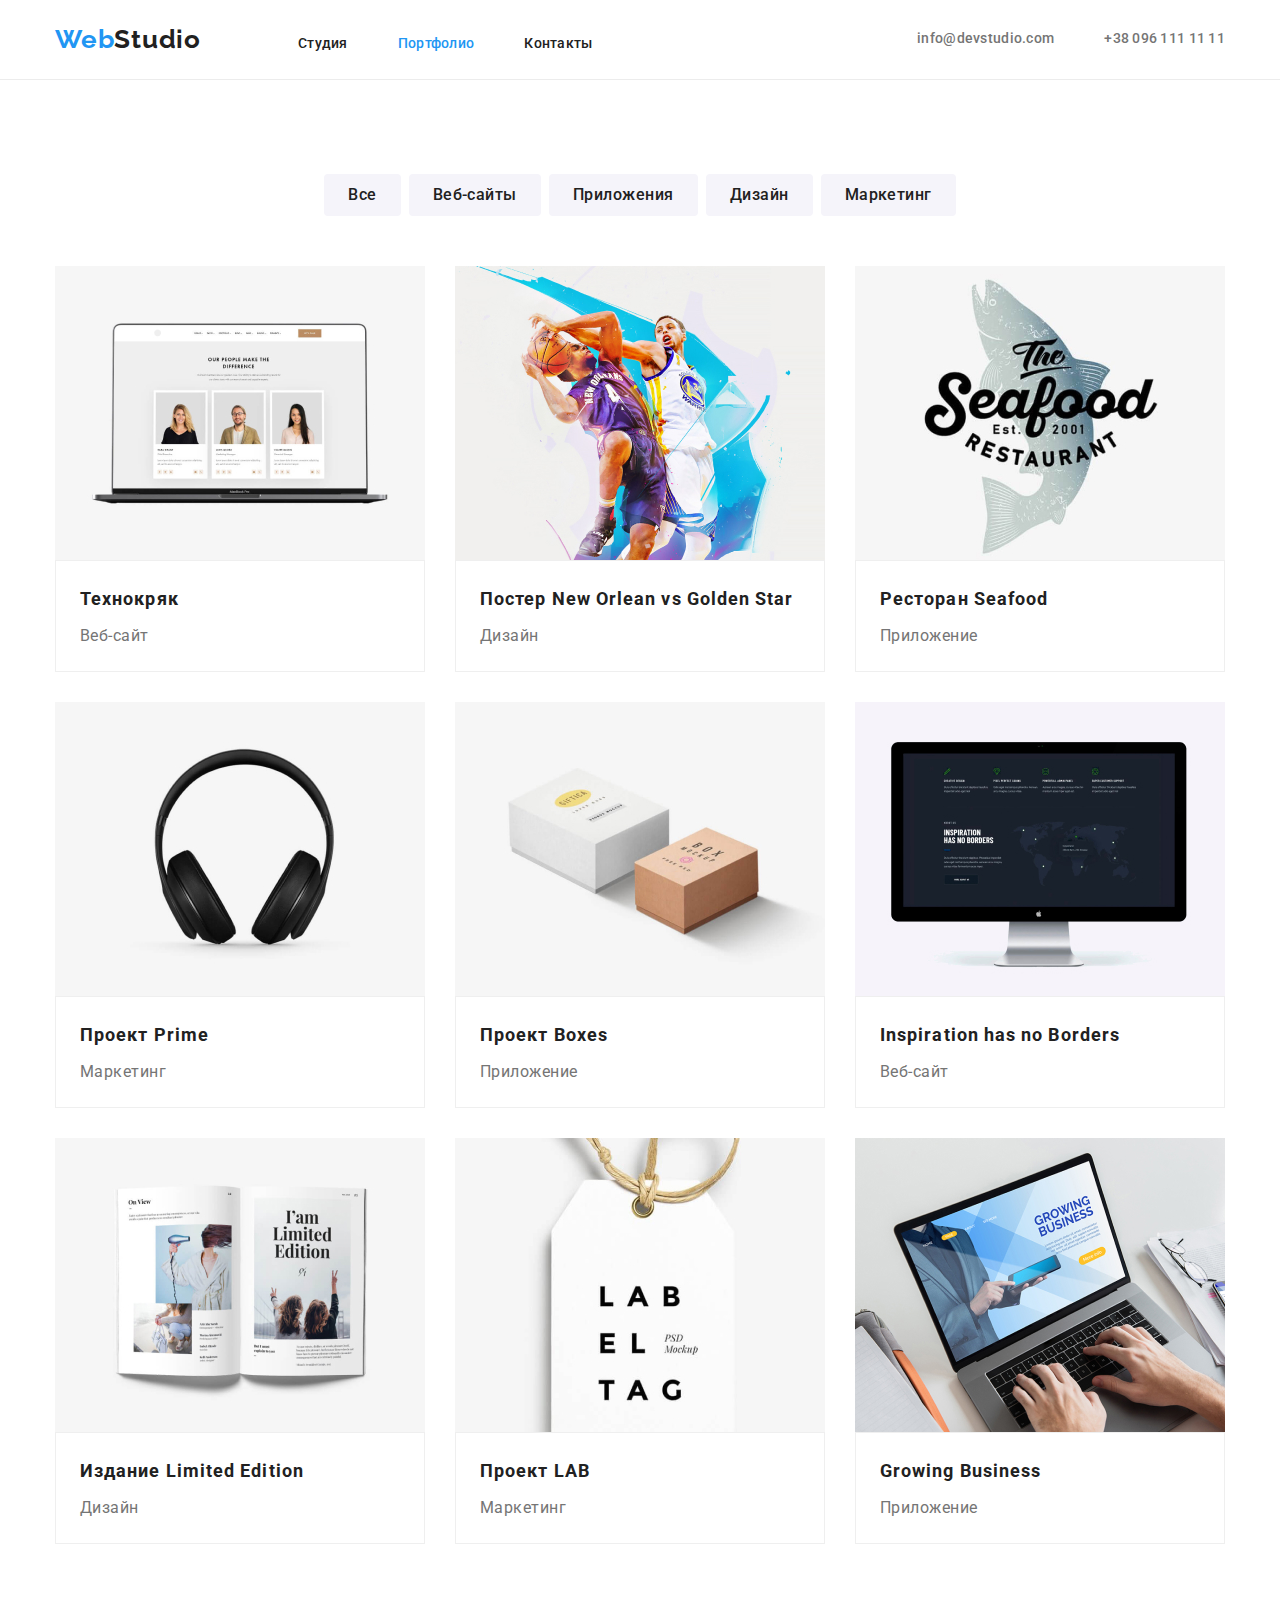
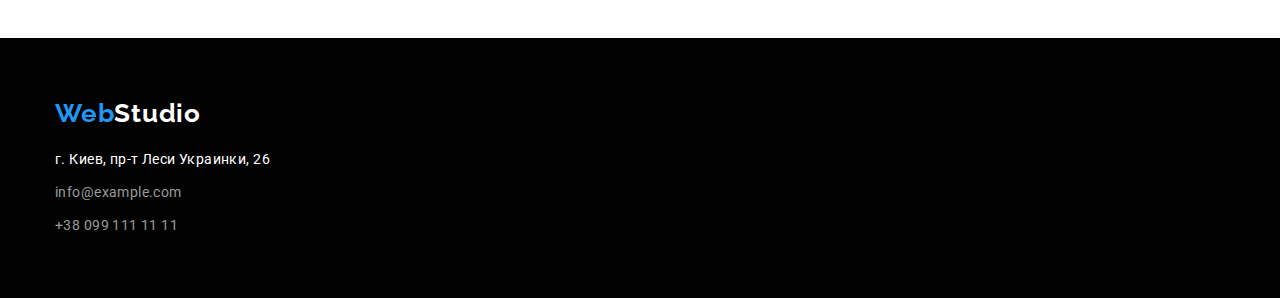
==== other/portfolio.html @ 034e674b "1" ====
<!DOCTYPE html>
<html lang="ru">
  <head>
    <meta charset="UTF-8" />
    <meta http-equiv="X-UA-Compatible" content="IE=edge" />
    <meta name="viewport" content="width=device-width, initial-scale=1.0" />
    <title>Portfolio</title>

    <link rel="preconnect" href="https://fonts.gstatic.com" />
    <link
      href="https://fonts.googleapis.com/css2?family=Raleway:wght@700&family=Roboto:wght@400;500;700;900&display=swap"
      rel="stylesheet"
    />
    <link
      rel="stylesheet"
      type="text/css"
      href="https://cdnjs.cloudflare.com/ajax/libs/modern-normalize/1.0.0/modern-normalize.min.css"
    />
    <link rel="stylesheet" href="../css/styles.css" />
  </head>
  <body>
    <header class="header">
      <div class="container">
        <nav>
          <a class="link logo-header" href="../index.html"
            ><span class="logo-accent">Web</span>Studio</a
          >
          <ul class="header-nav">
            <li class="list-item">
              <a class="link" href="../index.html">Студия</a>
            </li>
            <li class="list-item">
              <a class="link current" href="../other/portfolio.html"
                >Портфолио</a
              >
            </li>
            <li class="list-item"><a class="link" href="">Контакты</a></li>
          </ul>
        </nav>
        <ul class="contacts-header">
          <li class="list-item">
            <a class="link" href="mailto:info@devstudio.com"
              >info@devstudio.com</a
            >
          </li>
          <li class="list-item">
            <a class="link" href="tel:+380961111111">+38 096 111 11 11</a>
          </li>
        </ul>
      </div>
    </header>
    <main>
      <section class="section">
        <div class="container">
          <ul class="studio-works-nav">
            <li class="list-item">
              <button class="button-studio-works" type="button">Все</button>
            </li>
            <li class="list-item">
              <button class="button-studio-works" type="button">
                Веб-сайты
              </button>
            </li>
            <li class="list-item">
              <button class="button-studio-works" type="button">
                Приложения
              </button>
            </li>
            <li class="list-item">
              <button class="button-studio-works" type="button">Дизайн</button>
            </li>
            <li class="list-item">
              <button class="button-studio-works" type="button">
                Маркетинг
              </button>
            </li>
          </ul>
          <h1 class="visually-hidden-heading">Работы студии</h1>
          <ul class="card-set studio-works">
            <li class="list-item studio-work-item">
              <a class="link" href="">
                <img
                  src="../images/portfolio/001.jpg"
                  alt="Страница веб-сайта на ноутбуке"
                  width="370"
                  height="294"
                />
                <div class="studio-work-item-description">
                  <h2>Технокряк</h2>
                  <p>Веб-сайт</p>
                </div>
              </a>
            </li>
            <li class="list-item studio-work-item">
              <a class="link" href="">
                <img
                  src="../images/portfolio/002.jpg"
                  alt="Постер с баскетболистами"
                  width="370"
                  height="294"
                />
                <div class="studio-work-item-description">
                  <h2>Постер New Orlean vs Golden Star</h2>
                  <p>Дизайн</p>
                </div>
              </a>
            </li>
            <li class="list-item studio-work-item">
              <a class="link" href="">
                <img
                  src="../images/portfolio/003.jpg"
                  alt="Айдентика рыбного ресторана"
                  width="370"
                  height="294"
                />
                <div class="studio-work-item-description">
                  <h2>Ресторан Seafood</h2>
                  <p>Приложение</p>
                </div>
              </a>
            </li>
            <li class="list-item studio-work-item">
              <a class="link" href="">
                <img
                  src="../images/portfolio/004.jpg"
                  alt="Изображение наушников"
                  width="370"
                  height="294"
                />
                <div class="studio-work-item-description">
                  <h2>Проект Prime</h2>
                  <p>Маркетинг</p>
                </div>
              </a>
            </li>
            <li class="list-item studio-work-item">
              <a class="link" href="">
                <img
                  src="../images/portfolio/005.jpg"
                  alt="Коробки на сером фоне"
                  width="370"
                  height="294"
                />
                <div class="studio-work-item-description">
                  <h2>Проект Boxes</h2>
                  <p>Приложение</p>
                </div>
              </a>
            </li>
            <li class="list-item studio-work-item">
              <a class="link" href="">
                <img
                  src="../images/portfolio/006.jpg"
                  alt="Монитор компютера с открытой веб-страницей"
                  width="370"
                  height="294"
                />
                <div class="studio-work-item-description">
                  <h2>Inspiration has no Borders</h2>
                  <p>Веб-сайт</p>
                </div>
              </a>
            </li>
            <li class="list-item studio-work-item">
              <a class="link" href="">
                <img
                  src="../images/portfolio/007.jpg"
                  alt="Розворот журнала"
                  width="370"
                  height="294"
                />
                <div class="studio-work-item-description">
                  <h2>Издание Limited Edition</h2>
                  <p>Дизайн</p>
                </div>
              </a>
            </li>
            <li class="list-item studio-work-item">
              <a class="link" href="">
                <img
                  src="../images/portfolio/008.jpg"
                  alt="Бирка"
                  width="370"
                  height="294"
                />
                <div class="studio-work-item-description">
                  <h2>Проект LAB</h2>
                  <p>Маркетинг</p>
                </div>
              </a>
            </li>
            <li class="list-item studio-work-item">
              <a class="link" href="">
                <img
                  src="../images/portfolio/009.jpg"
                  alt="Приложение по бизнесу открытое на ноутбуке"
                  width="370"
                  height="294"
                />
                <div class="studio-work-item-description">
                  <h2>Growing Business</h2>
                  <p>Приложение</p>
                </div>
              </a>
            </li>
          </ul>
        </div>
      </section>
      <footer class="footer">
        <div class="container">
          <a class="link logo-footer" href="../index.html"
            ><span class="logo-accent">Web</span>Studio</a
          >
          <address>
            <p class="address-footer">г. Киев, пр-т Леси Украинки, 26</p>
            <ul class="contacts-footer">
              <li class="list-item">
                <a class="link" href="mailto:info@example.com"
                  >info@example.com</a
                >
              </li>
              <li class="list-item">
                <a class="link" href="tel:+380991111111">+38 099 111 11 11</a>
              </li>
            </ul>
          </address>
        </div>
      </footer>
    </main>
  </body>
</html>
---- css/styles.css ----
:root {
  --main-text-color: #757575;
  --heading-text-color: #212121;
  --accent-color: #2196f3;
  --primary-white-color: #fff;
  --background-color-light-grey: #f5f4fa;
  --background-color-dark-gray: #020202;
  --main-font: "Roboto", sans-serif;
  --social-color: #afb1b8;

  --corner-radius: 4px;
  --card-items-gap: 30px;
}
html {
  box-sizing: border-box;
}
*,
*::before,
*::after {
  box-sizing: inherit;
}
body {
  font-family: var(--main-font);
  font-style: normal;
  background-color: var(--primary-white-color);
  color: var(--main-text-color);
}
h1,
h2,
h3,
p {
  margin-top: 0;
}

ul {
  margin: 0;
  padding-left: 0;
}

img {
  display: block;
  max-width: 100%;
  height: auto;
}

.container {
  width: 1200px;
  padding-left: 15px;
  padding-right: 15px;
  margin-right: auto;
  margin-left: auto;
}

.link {
  text-decoration: none;
}

.list-item .link:hover,
.list-item .link:focus {
  color: var(--accent-color);
}

.list-item {
  list-style-type: none;
}
.section-heading {
  font-weight: 700;
  font-size: 36px;
  line-height: 1.166;
  text-align: center;
  letter-spacing: 0.03em;

  color: var(--heading-text-color);
  margin-bottom: 50px;
}
.card-set {
  display: flex;
  flex-wrap: wrap;
}
.section {
  padding-top: 94px;
  padding-bottom: 94px;
}

.logo-header {
  font-family: "Raleway";
  font-style: normal;
  font-weight: 700;
  font-size: 26px;
  line-height: 1.19;
  letter-spacing: 0.03em;
  color: var(--heading-text-color);

  margin-right: 93px;
}
.logo-footer {
  font-family: "Raleway";
  font-style: normal;
  font-weight: 700;
  font-size: 26px;
  line-height: 1.19;
  letter-spacing: 0.03em;
  color: var(--primary-white-color);
  display: inline-block;
  margin-bottom: 20px;
}
.logo-accent {
  color: var(--accent-color);
}
.header {
  border-bottom: 1px solid #ececec;
}
.header .container {
  display: flex;
  align-items: center;
  padding-top: 24px;
  padding-bottom: 24px;
}
.header-nav {
  font-weight: 500;
  font-size: 14px;
  line-height: 1.14;
  letter-spacing: 0.02em;

  color: var(--heading-text-color);

  display: inline-flex;
}
.header-nav .list-item:not(:last-child) {
  margin-right: 50px;
}
.header-nav .link {
  color: var(--heading-text-color);
  padding-bottom: 20px;
  padding-top: 20px;
}
.header-nav .current {
  color: var(--accent-color);
}
.contacts-header .link {
  color: var(--main-text-color);
  padding-bottom: 20px;
  padding-top: 20px;
}
.contacts-header .list-item:not(:last-child) {
  margin-right: 50px;
}
.contacts-header {
  font-style: normal;
  font-weight: 500;
  font-size: 14px;
  line-height: 1.14;
  letter-spacing: 0.02em;
  color: var(--main-text-color);
  display: flex;
  margin-left: auto;
  align-items: center;
}
.hero-section {
  margin-left: auto;
  margin-right: auto;
  text-align: center;
  padding-top: 200px;
  padding-bottom: 200px;
}
.hero-section-bg {
  background-image: url(../images/main.png);
  background-repeat: no-repeat;
  background-position: center;
  background-size: cover;
}
.hero-heading {
  font-weight: 900;
  font-size: 44px;
  line-height: 1.36;
  letter-spacing: 0.06em;
  text-transform: uppercase;
  margin-left: auto;
  margin-right: auto;
  margin-bottom: 30px;
  color: var(--primary-white-color);
}
.hero-button {
  background-color: var(--accent-color);
  color: var(--primary-white-color);
  font-weight: 700;
  font-size: 16px;
  line-height: 1.87;
  text-align: center;
  letter-spacing: 0.06em;
  cursor: pointer;
  padding: 10px 32px;
  border-radius: var(--corner-radius);
  border-color: transparent;
  min-width: 200px;
  min-height: 50px;
}
.section.advantages {
  padding-bottom: 0px;
}
.advantages-list {
  display: flex;
  flex-wrap: wrap;
  margin-left: -30px;
  margin-top: -30px;
}
.advantages-list .list-item {
  margin-top: var(--card-items-gap);
  margin-left: var(--card-items-gap);
  flex-basis: calc((100% - 120px) / 4);
}
.visually-hidden-heading {
  position: absolute;
  width: 1px;
  height: 1px;
  border: 0;
  margin: -1px;
  padding: 0;
  clip: rect(0 0 0 0);
  overflow: hidden;
}
.advantages-list h3 {
  font-weight: 700;
  font-size: 14px;
  line-height: 1.14;
  letter-spacing: 0.03em;
  text-transform: uppercase;
  color: var(--heading-text-color);
  margin-bottom: 10px;
}
.advantages-list p {
  font-weight: 400;
  font-size: 14px;
  line-height: 1.71;
  letter-spacing: 0.03em;

  color: var(--main-text-color);
}
.what-we-do-item {
  margin-top: var(--card-items-gap);
  margin-left: var(--card-items-gap);
  flex-basis: calc((100% - 90px) / 3);
}
.card-set.what-we-do {
  margin-top: -30px;
  margin-left: -30px;
}
.section.our-team {
  background-color: var(--background-color-light-grey);
}
.card-set.our-team {
  margin-top: -30px;
  margin-left: -30px;
}
.list-item.team-participant {
  margin-top: var(--card-items-gap);
  margin-left: var(--card-items-gap);
  flex-basis: calc((100% - 120px) / 4);
  background-color: var(--primary-white-color);
  border-radius: var(--corner-radius);
}
.team-participant img {
  margin-bottom: 30px;
}
.team-participant > h3 {
  font-weight: 500;
  font-size: 16px;
  line-height: 1.187;
  letter-spacing: 0.03em;
  color: var(--heading-text-color);
  text-align: center;
  margin-bottom: 10px;
}
.team-participant > p {
  font-weight: 400;
  font-size: 16px;
  line-height: 1.187;
  letter-spacing: 0.03em;
  text-align: center;

  color: var(--main-text-color);
}
.studio-works-nav {
  display: flex;
  justify-content: center;
  margin-bottom: 50px;
}
.studio-works-nav .list-item:not(:last-child) {
  margin-right: 8px;
}
.button-studio-works {
  font-family: var(--main-font);
  font-weight: 500;
  font-size: 16px;
  line-height: 1.62;
  text-align: center;
  letter-spacing: 0.03em;
  color: var(--heading-text-color);
  background-color: var(--background-color-light-grey);
  cursor: pointer;
  border-radius: var(--corner-radius);
  border-color: transparent;
  padding: 6px 22px;
}
.button-studio-works:hover,
.button-studio-works:focus {
  color: #fff;
  background-color: var(--accent-color);
  cursor: pointer;
}
.studio-work-item-description {
  padding: 20px 24px;
  border: 1px solid #eeee;
}
.studio-work-item h2 {
  font-weight: 700;
  font-size: 18px;
  line-height: 2;
  letter-spacing: 0.06em;

  color: var(--heading-text-color);
  margin-bottom: 4px;
}
.studio-work-item p {
  font-weight: 400;
  font-size: 16px;
  line-height: 1.87;
  letter-spacing: 0.03em;

  color: var(--main-text-color);
  margin-bottom: 0;
}
.list-item.studio-work-item {
  margin-top: var(--card-items-gap);
  margin-left: var(--card-items-gap);
  flex-basis: calc((100% - 90px) / 3);
}
.card-set.studio-works {
  margin-top: -30px;
  margin-left: -30px;
}

/* для сітки без формули */
/* .studio-work-item {
  margin-bottom: 30px;
}

.card-set.studio-works {
  justify-content: space-between;
} */
.footer {
  display: flex;
  padding-top: 60px;
  padding-bottom: 60px;
  background-color: var(--background-color-dark-gray);
}
.footer.container {
  margin-right: auto;
}
.contacts-footer {
  font-style: normal;
  font-weight: 400;
  font-size: 14px;
  line-height: 1.71;
  letter-spacing: 0.03em;
  color: rgba(255, 255, 255, 0.6);
}
.contacts-footer .link {
  color: rgba(255, 255, 255, 0.6);
}
.address-footer {
  font-style: normal;
  font-weight: 400;
  font-size: 14px;
  line-height: 1.71;
  letter-spacing: 0.03em;
  color: var(--primary-white-color);
  margin-bottom: 9px;
}
.contacts-footer .list-item:not(:last-child) {
  margin-bottom: 9px;
}
.social-icons {
  display: flex;
  justify-content: center;
}
.social-icons-item:not(:last-child) {
  margin-right: 10px;
  padding-bottom: 30px;
}
.social-icons-link {
  display: flex;
  align-items: center;
  justify-content: center;
  width: 44px;
  height: 44px;
  border-radius: 50%;
  background-color: var(--primary-white-color);
}
.social-icons-link:focus,
.social-icons-link:hover {
  background-color: var(--accent-color);
}
.social-icons-link:hover .social-icons-svg,
.social-icons-link:focus .social-icons-svg {
  fill: var(--primary-white-color);
}
.social-icons-svg {
  fill: var(--social-color);
  width: 20px;
  height: 20px;
}
.address-icons-mail {
  fill: currentColor;
  margin-right: 10px;
}
.address-list {
  display: flex;
}
.address-link {
  display: inline-flex;
  align-items: center;
}
.address-icons-phone {
  fill: currentColor;
  margin-right: 10px;
}
.address-link:not(:last-child) {
  margin-right: 30px;
}
.advantage-bg {
  width: 270px;
  height: 120px;
  margin-bottom: 30px;
  background-color: var(--background-color-light-grey);
  display: flex;
  align-items: center;
  justify-content: center;
  border-radius: 4px;
}
.clients-list {
  display: flex;
  flex-wrap: wrap;
  justify-content: center;
}

.link.client {
  display: flex;
  width: 170px;
  height: 92px;
  padding: 16px 32px;
  border-radius: 4px;
  border: 1px solid var(--social-color);
  margin-right: 30px;
}

.link.client:hover,
.link.client:focus {
  border-color: var(--accent-color);
}
.icon-client {
  fill: var(--social-color);
}

.link:hover .icon-client,
.link:focus .icon-client {
  fill: var(--accent-color);
}
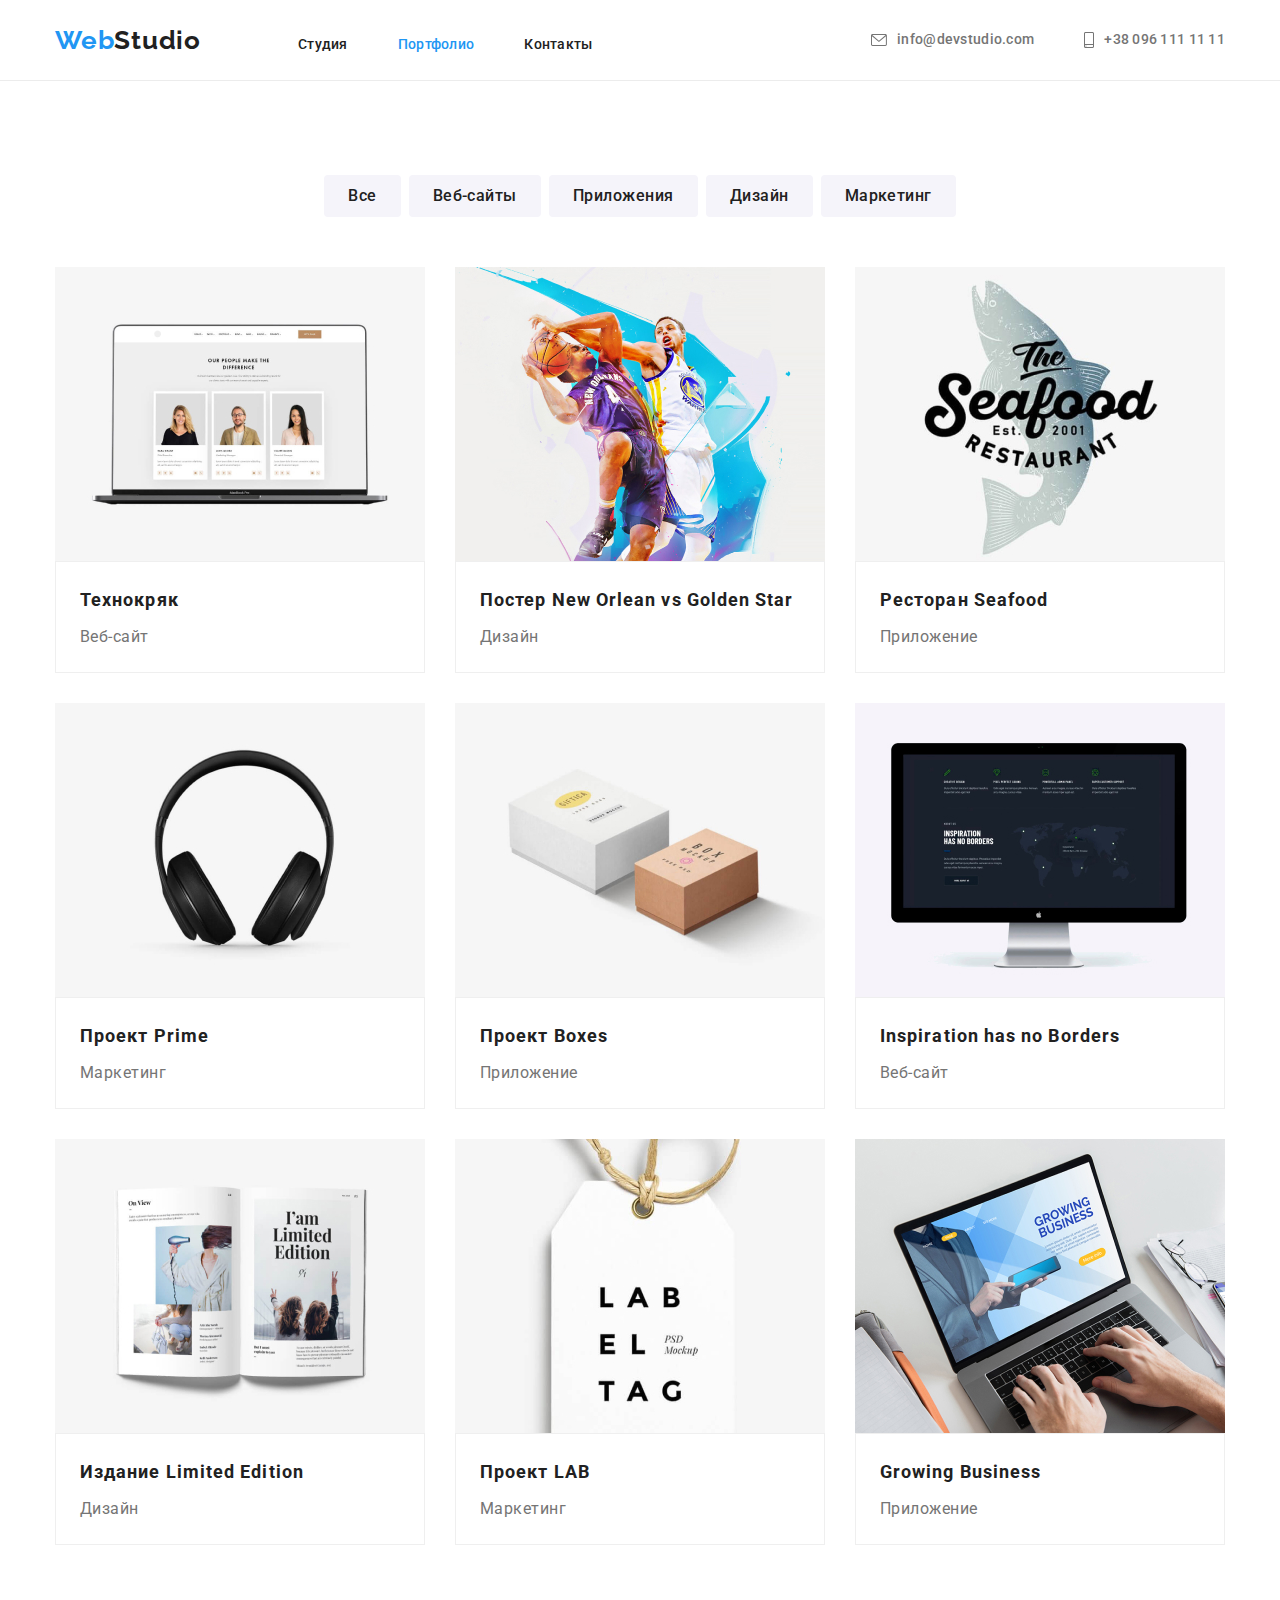
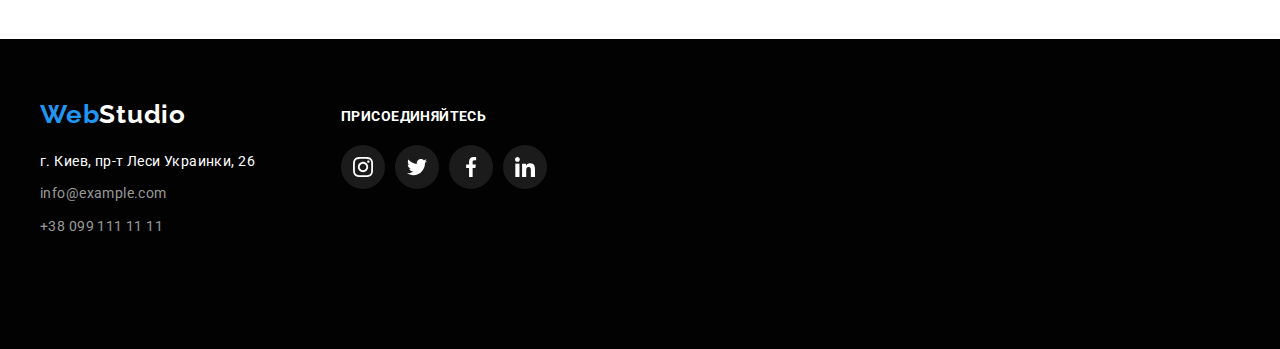
==== commit a32514f6: "full" ====
--- a/other/portfolio.html
+++ b/other/portfolio.html
@@ -37,14 +37,23 @@
             <li class="list-item"><a class="link" href="">Контакты</a></li>
           </ul>
         </nav>
+
         <ul class="contacts-header">
-          <li class="list-item">
-            <a class="link" href="mailto:info@devstudio.com"
-              >info@devstudio.com</a
-            >
+          <li class="list-item address-list">
+            <a class="link address-link" href="mailto:info@devstudio.com">
+              <svg class="address-icons-mail" width="16px" height="12px">
+                <use href="../images/icon/icons.svg#icon-envelope"></use>
+              </svg>
+              info@devstudio.com
+            </a>
           </li>
           <li class="list-item">
-            <a class="link" href="tel:+380961111111">+38 096 111 11 11</a>
+            <a class="link address-link" href="tel:+380961111111">
+              <svg class="address-icons-phone" width="10px" height="16px">
+                <use href="../images/icon/icons.svg#icon-smartphone"></use>
+              </svg>
+              +38 096 111 11 11</a
+            >
           </li>
         </ul>
       </div>
@@ -207,23 +216,82 @@
         </div>
       </section>
       <footer class="footer">
-        <div class="container">
-          <a class="link logo-footer" href="../index.html"
-            ><span class="logo-accent">Web</span>Studio</a
-          >
-          <address>
-            <p class="address-footer">г. Киев, пр-т Леси Украинки, 26</p>
-            <ul class="contacts-footer">
-              <li class="list-item">
-                <a class="link" href="mailto:info@example.com"
-                  >info@example.com</a
-                >
-              </li>
-              <li class="list-item">
-                <a class="link" href="tel:+380991111111">+38 099 111 11 11</a>
+        <div class="container-f">
+          <div class="footer-contacts-wrapper">
+            <a class="link logo-footer" href="../index.html"
+              ><span class="logo-accent">Web</span>Studio</a
+            >
+            <address>
+              <p class="address-footer">г. Киев, пр-т Леси Украинки, 26</p>
+              <ul class="contacts-footer">
+                <li class="list-item">
+                  <a class="link" href="mailto:info@example.com"
+                    >info@example.com</a
+                  >
+                </li>
+                <li class="list-item">
+                  <a class="link" href="tel:+380991111111">+38 099 111 11 11</a>
+                </li>
+              </ul>
+            </address>
+          </div>
+          <div class="join-us-wrapper">
+            <h3>Присоединяйтесь</h3>
+            <ul class="socials-list-footer">
+              <li class="list-item">
+                <a
+                  class="social-icons-link-f"
+                  target="_blank"
+                  rel="noopener noreffer"
+                  aria-label="Instagram"
+                  href="https://www.instagram.com"
+                >
+                  <svg class="icon-footer">
+                    <use href="../images/icon/icons.svg#icon-instagram"></use>
+                  </svg>
+                </a>
+              </li>
+              <li class="list-item">
+                <a
+                  class="social-icons-link-f"
+                  target="_blank"
+                  rel="noopener noreffer"
+                  aria-label="Twitter"
+                  href="https://twitter.com"
+                >
+                  <svg class="icon-footer">
+                    <use href="../images/icon/icons.svg#icon-twitter"></use>
+                  </svg>
+                </a>
+              </li>
+              <li class="list-item">
+                <a
+                  class="social-icons-link-f"
+                  target="_blank"
+                  rel="noopener noreffer"
+                  aria-label="Facebook"
+                  href="https://facebook.com"
+                >
+                  <svg class="icon-footer">
+                    <use href="../images/icon/icons.svg#icon-facebook"></use>
+                  </svg>
+                </a>
+              </li>
+              <li class="list-item">
+                <a
+                  class="social-icons-link-f"
+                  target="_blank"
+                  rel="noopener noreffer"
+                  aria-label="Linkedin"
+                  href="https://linkedin.com"
+                >
+                  <svg class="link icon-footer">
+                    <use href="../images/icon/icons.svg#icon-linkedin"></use>
+                  </svg>
+                </a>
               </li>
             </ul>
-          </address>
+          </div>
         </div>
       </footer>
     </main>
--- a/css/styles.css
+++ b/css/styles.css
@@ -111,6 +111,8 @@
   border-bottom: 1px solid #ececec;
 }
 .header .container {
+  max-width: 1600px;
+  max-height: 80px;
   display: flex;
   align-items: center;
   padding-top: 24px;
@@ -164,10 +166,16 @@
   padding-bottom: 200px;
 }
 .hero-section-bg {
-  background-image: url(../images/main.png);
+  background-image: linear-gradient(
+      to right,
+      rgba(47, 48, 58, 0.4),
+      rgba(47, 48, 58, 0.4)
+    ),
+    url(../images/main.png);
   background-repeat: no-repeat;
   background-position: center;
   background-size: cover;
+  max-width: 1600px;
 }
 .hero-heading {
   font-weight: 900;
@@ -241,6 +249,7 @@
   margin-left: var(--card-items-gap);
   flex-basis: calc((100% - 90px) / 3);
 }
+
 .card-set.what-we-do {
   margin-top: -30px;
   margin-left: -30px;
@@ -258,6 +267,9 @@
   flex-basis: calc((100% - 120px) / 4);
   background-color: var(--primary-white-color);
   border-radius: var(--corner-radius);
+  box-shadow: 0px 1px 3px rgba(0, 0, 0, 0.12), 0px 1px 1px rgba(0, 0, 0, 0.14),
+    0px 2px 1px rgba(0, 0, 0, 0.2);
+  border-radius: 0px 0px 4px 4px;
 }
 .team-participant img {
   margin-bottom: 30px;
@@ -307,6 +319,8 @@
   color: #fff;
   background-color: var(--accent-color);
   cursor: pointer;
+  box-shadow: 0px 3px 1px rgba(0, 0, 0, 0.1), 0px 1px 2px rgba(0, 0, 0, 0.08),
+    0px 2px 2px rgba(0, 0, 0, 0.12);
 }
 .studio-work-item-description {
   padding: 20px 24px;
@@ -335,6 +349,11 @@
   margin-left: var(--card-items-gap);
   flex-basis: calc((100% - 90px) / 3);
 }
+.list-item.studio-work-item:hover,
+.list-item.studio-work-item:focus {
+  box-shadow: 0px 1px 1px rgba(0, 0, 0, 0.12), 0px 4px 4px rgba(0, 0, 0, 0.06),
+    1px 4px 6px rgba(0, 0, 0, 0.16);
+}
 .card-set.studio-works {
   margin-top: -30px;
   margin-left: -30px;
@@ -354,7 +373,7 @@
   padding-bottom: 60px;
   background-color: var(--background-color-dark-gray);
 }
-.footer.container {
+.footer.container-f {
   margin-right: auto;
 }
 .contacts-footer {
@@ -466,3 +485,81 @@
 .link:focus .icon-client {
   fill: var(--accent-color);
 }
+.contacts-footer .list-item:not(:last-child) {
+  margin-bottom: 9px;
+}
+.container-f {
+  display: flex;
+  flex-direction: row;
+  align-items: flex-start;
+  align-content: flex-start;
+  justify-content: flex-start;
+  width: 1200px;
+  margin-right: auto;
+  margin-left: auto;
+}
+.join-us-wrapper {
+  display: block;
+  align-items: center;
+  justify-content: center;
+  margin-top: 10px;
+  margin-left: 70px;
+}
+.join-us-wrapper h3 {
+  display: flex;
+  font-weight: 700;
+  font-size: 14px;
+  line-height: 1.14;
+  letter-spacing: 0.03em;
+  text-transform: uppercase;
+
+  color: #fff;
+  margin-bottom: 20px;
+}
+.footer-contacts-wrapper {
+  display: inline-flex;
+  flex-wrap: wrap;
+  justify-content: space-between;
+  max-width: 231px;
+}
+.socials-list-footer {
+  display: flex;
+  justify-content: space-between;
+  width: 44px;
+  height: 44px;
+  margin-right: 70px;
+  margin-bottom: 100px;
+}
+
+.icon-footer {
+  display: flex;
+  fill: #fff;
+  width: 20px;
+  height: 20px;
+}
+
+.social-icons-link-f {
+  display: flex;
+  align-items: center;
+  justify-content: center;
+  width: 44px;
+  height: 44px;
+  border-radius: 50%;
+  background-color: rgba(255, 255, 255, 0.1);
+}
+
+.social-icons-link-f:hover,
+.social-icons-link-f:focus {
+  background-color: var(--accent-color);
+}
+.socials-list-footer .list-item:not(:last-child) {
+  margin-right: 10px;
+}
+.social-icons-f {
+  display: flex;
+  justify-content: center;
+}
+.social-icons-item-f:not(:last-child) {
+  margin-right: 10px;
+  padding-bottom: 30px;
+}
